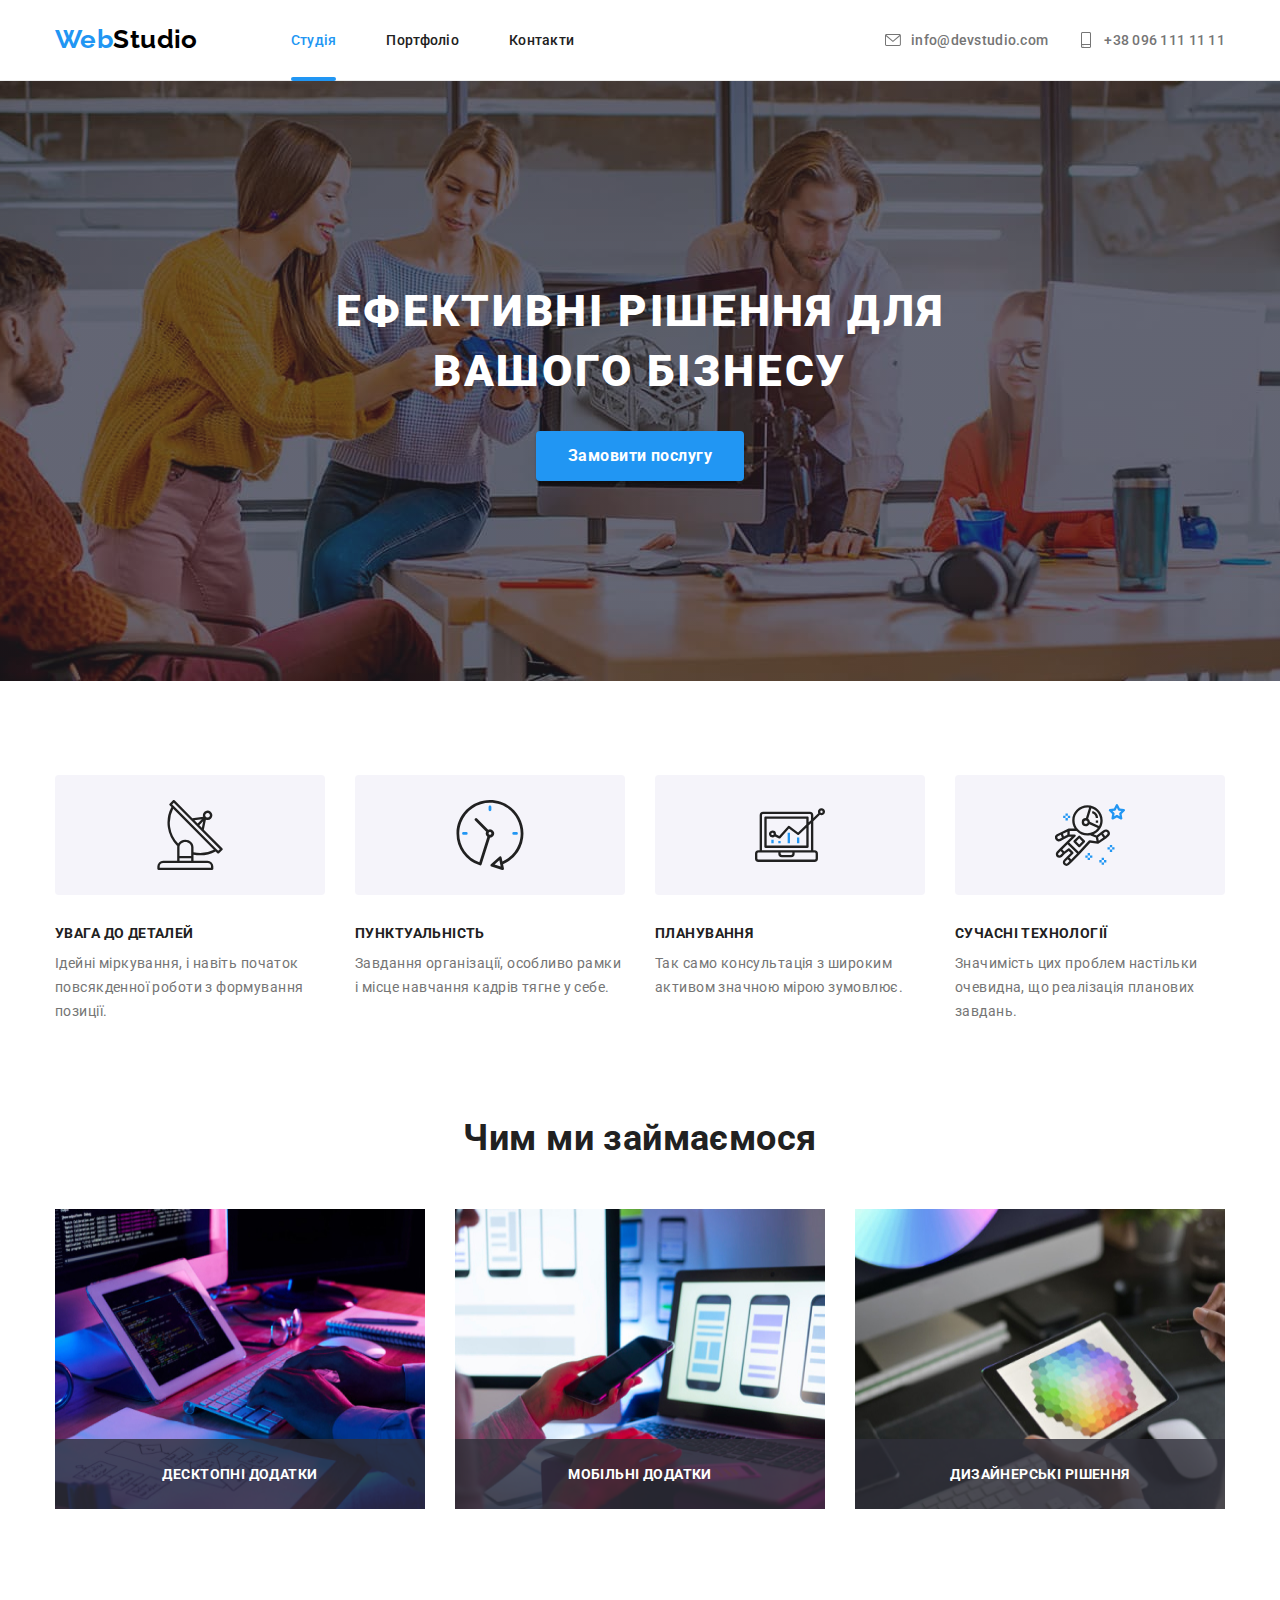
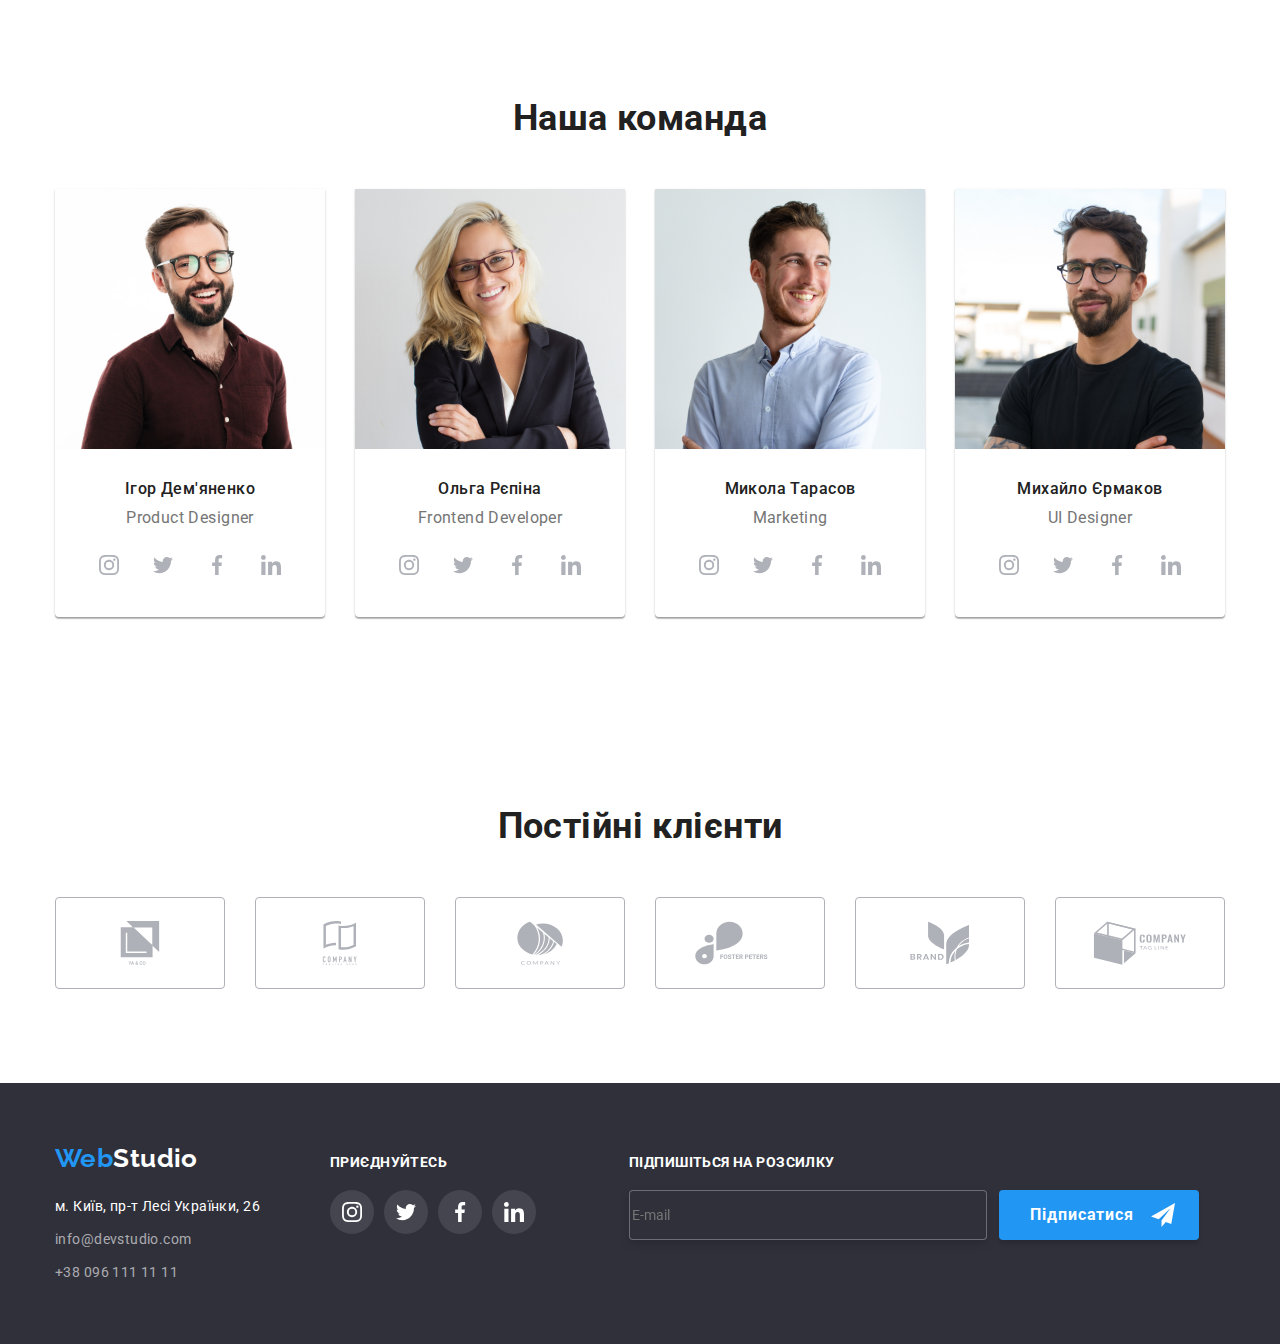
==== index.html @ 02f875fc "goit-markup-hw-06" ====
<!DOCTYPE html>
<html lang="uk">

<head>
  <meta charset="UTF-8" />
  <meta http-equiv="X-UA-Compatible" content="IE=edge" />
  <meta name="viewport" content="width=device-width, initial-scale=1.0" />
  <title>WebStudio</title>
  <link rel="stylesheet" href="https://cdn.jsdelivr.net/npm/modern-normalize@1.1.0/modern-normalize.min.css" />
  <link rel="preconnect" href="https://fonts.googleapis.com" />
  <link rel="preconnect" href="https://fonts.gstatic.com" crossorigin />
  <link
    href="https://fonts.googleapis.com/css2?family=Raleway:wght@700&family=Roboto:ital,wght@0,400;0,500;0,900;1,700&display=swap"
    rel="stylesheet" />
  <link rel="stylesheet" href="./css/styles.css" />
</head>

<body>
  <header class="header">
    <div class="container cap">
      <nav class="header-nav">
        <a class="header-logo" href="./index.html"><span class="header-logo logo">Web</span>Studio</a>

        <ul class="header-nav list">
          <li class="item">
            <a class="header-nav linc-current" href="./index.html">Студія </a>
          </li>
          <li class="item">
            <a class="header-nav linc" href="./portfolio.html">Портфоліо</a>
          </li>
          <li class="item">
            <a class="header-nav linc" href="">Контакти</a>
          </li>
        </ul>
      </nav>

      <ul class="connections list">
        <li class="connections linc">
          <a class="header-email" href="mailto:info@devstudio.com">
            <svg class="svg-cap">
              <use href="./images/icons.svg/symbol-defs.svg#icon-email"></use>
            </svg>info@devstudio.com
          </a>
        </li>
        <li class="connections tel">
          <a class="header-tel" href="tel:+380961111111">
            <svg class="svg-cap">
              <use href="./images/icons.svg/symbol-defs.svg#icon-tel"></use>
            </svg>
            +38 096 111 11 11
          </a>
        </li>
      </ul>
    </div>
  </header>
  <main>
    <!--hero section-->
    <section class="hero">
      <div class="section hero">
        <h1 class="section-hero title">
          Ефективні рішення для вашого бізнесу
        </h1>
        <button class="section-hero button" type="button" data-modal-open>
          Замовити послугу
        </button>

        <div class="backdrop is-hidden" data-modal>
          <div class="modal">
            <div class="entrance">
              <button class="div-entrance" data-modal-close>
                <svg xmlns="http://www.w3.org/2000/svg" width="11" height="11" fill="none">
                  <path fill="#000"
                    d="M11 1.108 9.892 0 5.5 4.392 1.108 0 0 1.108 4.392 5.5 0 9.892 1.108 11 5.5 6.608 9.892 11 11 9.892 6.608 5.5 11 1.108Z" />
                </svg>
              </button>
            </div>

            <p class="form-text">Залиште свої дані, ми вам передзвонимо</p>

            <form class="form">
              <div class="form-field">
                <label for="name">Ім'я</label>
                <input type="text" name="name" id="name" />

                <div class="form-svg">
                  <svg>
                    <use width="12px" height="12px" href="./images/icons.svg/symbol-defs-svg.svg#icon-name"></use>
                  </svg>
                </div>
              </div>

              <div class="form-field">
                <label for="tel">Телефон</label>
                <input type="tel" name="tel" id="tel" />
                <div class="form-svg">
                  <svg>
                    <use width="12px" height="12px" href="./images/icons.svg/symbol-defs-svg.svg#icon-tel-svg"></use>
                  </svg>
                </div>
              </div>

              <div class="form-field">
                <label for="mail" class="form-label">Пошта</label>
                <input class="form-input" type="email" name="email" id="mail" />
                <div class="form-svg">
                  <svg>
                    <use width="12px" height="12px" href="./images/icons.svg/symbol-defs-svg.svg#icon-email-svg"></use>
                  </svg>
                </div>
              </div>

              <div class="form-coment">
                <label for="coment">Коментар</label>
                <textarea name="coment" id="coment" rows="10"> </textarea>
              </div>

              <div class="form-checkbox">
                <input type="checkbox" name="policy" id="policy" />
                <label for="policy">Погоджуюся з розсилкою та приймаю
                  <span>
                    <a href="" class="for">Умови договору</a>
                  </span>
                </label>
              </div>

              <button type="submit" class="button-form">Відправити</button>
            </form>
          </div>
        </div>
      </div>
    </section>

    <!--benefits-->
    <section class="section benefits">
      <div class="container">
        <h2 class="hidden-header">переваги</h2>
        <ul class="section-benefits list">
          <li class="section-benefits linc warning">
            <h3 class="section-benefits title">УВАГА ДО ДЕТАЛЕЙ</h3>
            <p class="section-benefits text">
              Ідейні міркування, і навіть початок повсякденної роботи з
              формування позиції.
            </p>
          </li>
          <li class="section-benefits linc punctuality">
            <h3 class="section-benefits title">ПУНКТУАЛЬНІСТЬ</h3>
            <p class="section-benefits text">
              Завдання організації, особливо рамки і місце навчання кадрів
              тягне у себе.
            </p>
          </li>
          <li class="section-benefits linc planning">
            <h3 class="section-benefits title">ПЛАНУВАННЯ</h3>
            <p class="section-benefits text">
              Так само консультація з широким активом значною мірою зумовлює.
            </p>
          </li>
          <li class="section-benefits linc modernity">
            <h3 class="section-benefits title">СУЧАСНІ ТЕХНОЛОГІЇ</h3>
            <p class="section-benefits text">
              Значимість цих проблем настільки очевидна, що реалізація
              планових завдань.
            </p>
          </li>
        </ul>
      </div>
    </section>
    <!--work section-->
    <section class="section">
      <div class="container">
        <h2 class="section-work title">Чим ми займаємося</h2>
        <ul class="section-work list">
          <li class="section-work linc">
            <div class="thumb-work">
              <img src="./images/work/box1.jpg" alt="десктопні додатки" width="370" height="300" />
              <p class="section-work text">десктопні додатки</p>
            </div>
          </li>
          <li class="section-work linc">
            <div class="thumb-work">
              <img src="./images/work/box2.jpg" alt="мобільні додатки" width="370" height="300" />
              <p class="section-work text">мобільні додатки</p>
            </div>
          </li>

          <li class="section-work linc">
            <div class="thumb-work">
              <img src="./images/work/box3.jpg" alt="дизайнерські рішення" width="370" height="300" />
              <p class="section-work text">дизайнерські рішення</p>
            </div>
          </li>
        </ul>
      </div>
    </section>

    <!--team section-->
    <section class="section team">
      <div class="container">
        <h2 class="section-team title">Наша команда</h2>
        <ul class="section-team list">
          <li class="section-team linc">
            <img class="team-img" src="./images/team/img.jpg" alt="Ігор Дем'яненко" width="270" height="260" />
            <h3 class="section-team heading">Ігор Дем'яненко</h3>
            <p class="section-team text">Product Designer</p>

            <ul class="list social">
              <li class="linc sicial">
                <a class="social-my" href="https://instagram.com" target="_blank" rel="noopener noferrer"
                  aria-label="instagram">
                  <svg class="social-team" height="20" width="20">
                    <use href="./images/icons.svg/symbol-defs.svg#icon-instagram"></use>
                  </svg>
                </a>
              </li>
              <li class="linc sicial">
                <a class="social-my" href="https://twitter.com" target="_blank" rel="noopener noferrer"
                  aria-label="twitter">
                  <svg class="social-team" height="20" width="20">
                    <use href="./images/icons.svg/symbol-defs.svg#icon-twitter"></use>
                  </svg>
                </a>
              </li>
              <li class="linc sicial">
                <a class="social-my" href="https://facebook.com" target="_blank" rel="noopener noferrer"
                  aria-label="facebook">
                  <svg class="social-team" height="20" width="20">
                    <use href="./images/icons.svg/symbol-defs.svg#icon-facebook"></use>
                  </svg>
                </a>
              </li>
              <li class="linc sicial">
                <a class="social-my" href="https://linkedin.com" target="_blank" rel="noopener noferrer"
                  aria-label="linkedin">
                  <svg class="social-team" width="20" height="20">
                    <use href="./images/icons.svg/symbol-defs.svg#icon-linkedin"></use>
                  </svg>
                </a>
              </li>
            </ul>
          </li>
          <li class="section-team linc hhh">
            <img class="team-img" src="./images/team/img1.jpg" alt="Ольга Рєпіна" width="270" height="260" />
            <h3 class="section-team heading">Ольга Рєпіна</h3>
            <p class="section-team text">Frontend Developer</p>

            <ul class="list social">
              <li class="linc sicial">
                <a class="social-my" href="https://instagram.com" target="_blank" rel="noopener noferrer"
                  aria-label="instagram">
                  <svg class="social-team" height="20" width="20">
                    <use href="./images/icons.svg/symbol-defs.svg#icon-instagram"></use>
                  </svg>
                </a>
              </li>
              <li class="linc sicial">
                <a class="social-my" href="https://twitter.com" target="_blank" rel="noopener noferrer"
                  aria-label="twitter">
                  <svg class="social-team" height="20" width="20">
                    <use href="./images/icons.svg/symbol-defs.svg#icon-twitter"></use>
                  </svg>
                </a>
              </li>
              <li class="linc sicial">
                <a class="social-my" href="https://facebook.com" target="_blank" rel="noopener noferrer"
                  aria-label="facebook">
                  <svg class="social-team" height="20" width="20">
                    <use href="./images/icons.svg/symbol-defs.svg#icon-facebook"></use>
                  </svg>
                </a>
              </li>
              <li class="linc sicial">
                <a class="social-my" href="https://linkedin.com" target="_blank" rel="noopener noferrer"
                  aria-label="linkedin">
                  <svg class="social-team" width="20" height="20">
                    <use href="./images/icons.svg/symbol-defs.svg#icon-linkedin"></use>
                  </svg>
                </a>
              </li>
            </ul>
          </li>

          <li class="section-team linc">
            <img class="team-img" src="./images/team/img2.jpg" alt="Микола Тарасов" width="270" height="260" />
            <h3 class="section-team heading">Микола Тарасов</h3>
            <p class="section-team text">Marketing</p>

            <ul class="list social">
              <li class="linc sicial">
                <a class="social-my" href="https://instagram.com" target="_blank" rel="noopener noferrer"
                  aria-label="instagram">
                  <svg class="social-team" height="20" width="20">
                    <use href="./images/icons.svg/symbol-defs.svg#icon-instagram"></use>
                  </svg>
                </a>
              </li>
              <li class="linc sicial">
                <a class="social-my" href="https://twitter.com" target="_blank" rel="noopener noferrer"
                  aria-label="twitter">
                  <svg class="social-team" height="20" width="20">
                    <use href="./images/icons.svg/symbol-defs.svg#icon-twitter"></use>
                  </svg>
                </a>
              </li>
              <li class="linc sicial">
                <a class="social-my" href="https://facebook.com" target="_blank" rel="noopener noferrer"
                  aria-label="facebook">
                  <svg class="social-team" height="20" width="20">
                    <use href="./images/icons.svg/symbol-defs.svg#icon-facebook"></use>
                  </svg>
                </a>
              </li>
              <li class="linc sicial">
                <a class="social-my" href="https://linkedin.com" target="_blank" rel="noopener noferrer"
                  aria-label="linkedin">
                  <svg class="social-team" width="20" height="20">
                    <use href="./images/icons.svg/symbol-defs.svg#icon-linkedin"></use>
                  </svg>
                </a>
              </li>
            </ul>
          </li>

          <li class="section-team linc">
            <img class="team-img" src="./images/team/img3.jpg" alt="Михайло Єрмаков" width="270" height="260" />
            <h3 class="section-team heading">Михайло Єрмаков</h3>
            <p class="section-team text">UI Designer</p>

            <ul class="list social">
              <li class="linc sicial">
                <a class="social-my" href="https://instagram.com" target="_blank" rel="noopener noferrer"
                  aria-label="instagram">
                  <svg class="social-team" height="20" width="20">
                    <use href="./images/icons.svg/symbol-defs.svg#icon-instagram"></use>
                  </svg>
                </a>
              </li>
              <li class="linc sicial">
                <a class="social-my" href="https://twitter.com" target="_blank" rel="noopener noferrer"
                  aria-label="twitter">
                  <svg class="social-team" height="20" width="20">
                    <use href="./images/icons.svg/symbol-defs.svg#icon-twitter"></use>
                  </svg>
                </a>
              </li>
              <li class="linc sicial">
                <a class="social-my" href="https://facebook.com" target="_blank" rel="noopener noferrer"
                  aria-label="facebook">
                  <svg class="social-team" height="20" width="20">
                    <use href="./images/icons.svg/symbol-defs.svg#icon-facebook"></use>
                  </svg>
                </a>
              </li>
              <li class="linc sicial">
                <a class="social-my" href="https://linkedin.com" target="_blank" rel="noopener noferrer"
                  aria-label="linkedin">
                  <svg class="social-team" width="20" height="20">
                    <use href="./images/icons.svg/symbol-defs.svg#icon-linkedin"></use>
                  </svg>
                </a>
              </li>
            </ul>
          </li>
        </ul>
      </div>
    </section>
    <!-- regular customers -->

    <section class="section">
      <div class="container">
        <h2 class="section-team title">Постійні клієнти</h2>
        <ul class="list regular">
          <li class="linc regular">
            <a class="linc-regular" href="">
              <svg class="regular-svg" width="94" height="44">
                <use href="./images/icons.svg/symbol-defs.svg#icon-group"></use>
              </svg>
            </a>
          </li>
          <li class="linc regular">
            <a class="linc-regular" href="">
              <svg class="regular-svg" width="94" height="44">
                <use href="./images/icons.svg/symbol-defs.svg#icon-group1"></use>
              </svg>
            </a>
          </li>
          <li class="linc regular">
            <a class="linc-regular" href="">
              <svg class="regular-svg" width="94" height="44">
                <use href="./images/icons.svg/symbol-defs.svg#icon-group-2"></use>
              </svg>
            </a>
          </li>
          <li class="linc regular">
            <a class="linc-regular" href="">
              <svg class="regular-svg" width="94" height="44">
                <use href="./images/icons.svg/symbol-defs.svg#icon-group-3"></use>
              </svg>
            </a>
          </li>
          <li class="linc regular">
            <a class="linc-regular" href="">
              <svg class="regular-svg" width="94" height="44">
                <use href="./images/icons.svg/symbol-defs.svg#icon-group-4"></use>
              </svg>
            </a>
          </li>
          <li class="linc regular">
            <a class="linc-regular" href="">
              <svg class="regular-svg" width="94" height="44">
                <use href="./images/icons.svg/symbol-defs.svg#icon-group-5"></use>
              </svg>
            </a>
          </li>
        </ul>
      </div>
    </section>
  </main>

  <footer class="footer">
    <div class="container footer-address">
      <div class="in-touch">
        <a class="footer-logo" href="./index.html"><span class="footer-logo logo">Web</span>Studio</a>

        <address class="footer-address">
          <ul class="footer-address list">
            <li class="footer-address linc">
              <a class="footer-address more"
                href="https://www.google.com/maps/place/бульвар+Лесі+Українки,+26,+Київ,+02000/@50.4265841,30.5361971,17z/data=!3m1!4b1!4m5!3m4!1s0x40d4cf0e033ecbe9:0x57a4dffefec77da0!8m2!3d50.4265807!4d30.5383858"
                target="_blank" rel="noopener noreferrer">м. Київ, пр-т Лесі Українки, 26</a>
            </li>
            <li class="footer-address linc">
              <a class="footer-email email" href="mailto:info@devstudio.com">info@devstudio.com</a>
            </li>
            <li class="footer-address linc">
              <a class="footer-tel tel" href="tel:+380961111111">+38 096 111 11 11</a>
            </li>
          </ul>
        </address>
      </div>

      <!--join-->

      <div class="div-join">
        <h2 class="title-join">приєднуйтесь</h2>
        <ul class="list join-our">
          <li class="social-linc">
            <a class="social-our" href="https://instagram.com" target="_blank" rel="noopener noferrer">
              <svg class="social-join" width="20" height="20">
                <use href="./images/icons.svg/symbol-defs.svg#icon-instagram"></use>
              </svg>
            </a>
          </li>
          <li class="social-linc">
            <a class="social-our" href="https://instagram.com" target="_blank" rel="noopener noferrer">
              <svg class="social-join" width="20" height="20">
                <use href="./images/icons.svg/symbol-defs.svg#icon-twitter"></use>
              </svg>
            </a>
          </li>
          <li class="social-linc">
            <a class="social-our" href="https://instagram.com" target="_blank" rel="noopener noferrer">
              <svg class="social-join" width="20" height="20">
                <use href="./images/icons.svg/symbol-defs.svg#icon-facebook"></use>
              </svg>
            </a>
          </li>
          <li class="social-linc">
            <a class="social-our" href="https://instagram.com" target="_blank" rel="noopener noferrer">
              <svg class="social-join" width="20" height="20">
                <use href="./images/icons.svg/symbol-defs.svg#icon-linkedin"></use>
              </svg>
            </a>
          </li>
        </ul>
      </div>

      <div>
        <h2 class="title-join">Підпишіться на розсилку</h2>

        <form>
          <div class="form-footer">
            <input type="email" name="email" id="email" placeholder="E-mail" />

            <button type="submit">Підписатися</button>
            <div class="form-footre-button">
              <svg class="form-footre-svg" width="24px" height="24px">
                <use href="./images/icons.svg/symbol.svg#icon-icon-send"></use>
              </svg>
            </div>
          </div>
        </form>
      </div>
    </div>
  </footer>

  <script src="./js/modal.js"></script>
</body>

</html>
---- css/styles.css ----
:root {
  --primary-text-color: #757575;
  --titel-text-color: #212121;
  --accent-text-color: #2196f3;
  --hero-text-color: #ffffff;
  --logo-text-color: #000000;
  --accent-bgr-color: #f5f4fa;
  --hero-bgr-color: #2f303a;
}

body {
  font-family: Montserrat, sans-serif;
  font-family: "Roboto";
  color: var(--primary-text-color);
  font-size: 14px;
  letter-spacing: 0.03em;
  margin: 0;
}

img {
  display: block;
}

.list {
  margin-top: 0;
  margin-bottom: 0;
  list-style: none;
}

h1,
h2,
h3,
h4,
h5,
h6,
p {
  margin-top: 0px;
  margin-bottom: 0px;
}

ul {
  padding-left: 0px;
}

.section {
  padding: 94px 0;
}

.container {
  margin-left: auto;
  margin-right: auto;
  width: 1200px;
  padding: 0 15px;
}

.hidden-header {
  height: 0;
  opacity: 0;
}


/*-------------------HEADER------------------------ */

/* logo */
header {
  border-bottom: 1px solid #ECECEC;
}

.cap {


  display: flex;
  align-items: center;
}

.header-nav {
  display: flex;
}


.header-logo {
  padding-top: 24px;
  padding-bottom: 25px;

  color: var(--logo-text-color);

  font-family: "Raleway";
  font-weight: 700;
  font-size: 26px;
  line-height: calc(31 / 26);
  text-decoration: none;

  transition-property: color;
  transition-duration: 250ms;
  transition-timing-function: cubic-bezier(0.4, 0, 0.2, 1);
}

.header-logo:hover,
.header-logo:focus {
  color: var(--accent-text-color);
}

.header-logo.logo {
  color: var(--accent-text-color);
}

.container-logo {
  margin-right: 93px;
}

/* nav linc */

.header-nav.list {
  margin-left: 93px;
}

.header-nav.linc {
  padding-top: 32px;
  padding-bottom: 32px;

  color: var(--titel-text-color);

  text-decoration: none;
  font-weight: 500;
  line-height: calc(16 / 14);
  letter-spacing: 0.02em;


  transition-property: color;
  transition-duration: 250ms;
  transition-timing-function: cubic-bezier(0.4, 0, 0.2, 1);
}

.header-nav:hover,
.header-nav:focus {
  color: #2196f3;
}

.header-nav.list .item:not(:last-child) {
  margin-right: 50px;
}


.header-nav.linc-current {
  position: relative;
  padding-top: 32px;
  padding-bottom: 29px;

  color: var(--accent-text-color);

  font-weight: 500;
  line-height: calc(16 / 14);
  letter-spacing: 0.02em;
  text-decoration: none;
}

.header-nav.linc-current::after {
  content: '';
  position: absolute;
  top: 100%;
  left: 0;
  width: 100%;
  height: 4px;

  background: var(--accent-text-color);
  border-radius: 2px;
}


/* email tel */
.connections.list {
  margin-left: auto;
  display: flex;
  align-items: center;
}

.connections.linc {
  margin-right: 30px;
}

.svg-cap {
  height: 16px;
  width: 16px;
  margin-right: 10px;

}



.header-email {
  display: flex;
  align-items: center;
  padding-top: 32px;
  padding-bottom: 32px;

  fill: var(--primary-text-color);
  color: var(--primary-text-color);

  text-decoration: none;
  font-weight: 500;
  line-height: calc(16 / 14);
  letter-spacing: 0.02em;

  transition-property: color, fill;
  transition-duration: 250ms;
  transition-timing-function: cubic-bezier(0.4, 0, 0.2, 1);
}

.header-tel {
  display: flex;
  align-items: center;
  padding-top: 32px;
  padding-bottom: 32px;

  color: var(--primary-text-color);

  fill: var(--primary-text-color);

  text-decoration: none;
  font-weight: 500;
  line-height: calc(16 / 14);
  letter-spacing: 0.02em;

  transition-property: color, fill;
  transition-duration: 250ms;
  transition-timing-function: cubic-bezier(0.4, 0, 0.2, 1);
}

.header-email:hover,
.header-email:focus,
.header-tel:hover,
.header-tel:focus {
  color: var(--accent-text-color);
  fill: var(--accent-text-color);
}











/*--------------------MAIN------------------------- */
/* -------hero------- */

.hero {
  text-align: center;
}

.section.hero {
  max-width: 1600px;
  height: 600px;
  padding-top: 200px;
  padding-bottom: 200px;
  background-color: var(--hero-bgr-color);
  margin-left: auto;
  margin-right: auto;
  background-image: linear-gradient(to right,
      rgba(47, 48, 58, 0.4),
      rgba(47, 48, 58, 0.4)), url(../images/hero/Img.jpg);
  background-repeat: no-repeat;
  background-position: center;
}

.section-hero.title {
  margin-left: auto;
  margin-right: auto;
  margin-bottom: 30px;
  width: 696px;

  color: var(--hero-text-color);
  font-weight: 900;
  font-size: 44px;
  line-height: calc(60 / 44);
  letter-spacing: 0.06em;
  text-transform: uppercase;
}


.backdrop {
  position: fixed;
  top: 0;
  left: 0;

  width: 100%;
  height: 100%;
  z-index: 2;

  background-color: rgba(0, 0, 0, 0.2);
  opacity: 1;
  transition-duration: background-color;
  transition-duration: 250ms;
  transition-timing-function: cubic-bezier(0.4, 0, 0.2, 1);
}


.backdrop.is-hidden {
  opacity: 0;
  pointer-events: none;
}

.backdrop.is-hidden .modal {
  transform: translate(-50%, -50%) scale(0.9);
}

.modal {
  position: absolute;


  top: 50%;
  left: 50%;

  min-height: 581px;
  min-width: 528px;

  transform: translate(-50%, -50%) scale(1);
  transition: transform 500ms cubic-bezier(0.4, 0, 0.2, 1);

  background-color: var(--hero-text-color);
  box-shadow: 0px 1px 3px rgba(0, 0, 0, 0.12), 0px 1px 1px rgba(0, 0, 0, 0.14), 0px 2px 1px rgba(0, 0, 0, 0.2);
  border-radius: 4px;
}

.entrance {
  display: flex;
  flex-direction: row-reverse;
  padding-top: 8px;
  padding-right: 8px;

}

.div-entrance {
  display: flex;
  background-position: center;
  justify-content: center;
  align-items: center;

  height: 30px;
  width: 30px;

  background-color: var(--hero-text-color);
  border: 1px solid rgba(0, 0, 0, 0.1);
  border-radius: 50%;
}

.form-text {
  margin-bottom: 12px;




  font-family: 'Roboto';
  font-weight: 700;
  font-size: 20px;
  line-height: calc(23 / 20);
  text-align: center;
  letter-spacing: 0.03em;
  color: var(--titel-text-color);
}

.form {
  width: 448px;
  margin-left: auto;
  margin-right: auto;
}

.form-field {
  position: relative;
  display: flex;
  align-items: flex-start;
  flex-direction: column;
  margin-bottom: 10px;
}

.form-field label {
  padding-bottom: 4px;
}

.form-field input {

  display: flex;
  margin: 0;
  padding: 0px;
  width: 448px;
  height: 40px;
  font-size: 20px;

  border: 1px solid rgba(33, 33, 33, 0.2);
  border-radius: 4px;
}

.form-coment textarea {
  width: 448px;
  height: 120px;
  margin-bottom: 20px;
  border: 1px solid rgba(33, 33, 33, 0.2);
  border-radius: 4px;
}

.form-coment label {
  display: flex;
  padding-bottom: 4px;
}

textarea {
  resize: none;
}

.form-checkbox {
  margin-bottom: 30px;
}

.form-checkbox label {
  font-family: 'Roboto';
  font-weight: 400;
  font-size: 14px;
  line-height: calc(24 / 14);
  letter-spacing: 0.03em;
  color: var(--primary-text-color);
}

.for {
  line-height: calc(24 / 14);
  letter-spacing: 0.03em;
  text-decoration-line: underline;

  color: var(--accent-text-color);
}

.button-form {
  width: 200px;
  height: 50px;


  font-family: 'Roboto';
  font-weight: 700;
  font-size: 16px;
  line-height: calc(30 / 16);



  letter-spacing: 0.06em;

  color: var(--hero-text-color);


  background: var(--accent-text-color);
  box-shadow: 0px 4px 4px rgba(0, 0, 0, 0.15);
  border-radius: 4px;
}



.form-svg {
  position: absolute;
  top: 34px;
  left: 12px;
  fill: var(--titel-text-color);
}


/* button */
.section-hero.button {
  padding: 10px 32px;
  border-radius: 4px;

  background-color: var(--accent-text-color);
  color: var(--hero-text-color);
  font-family: "Roboto";
  font-weight: 700;
  font-size: 16px;
  line-height: calc(30 / 16);

  transition-property: color, background-color;
  transition-duration: 250ms;
  transition-timing-function: cubic-bezier(0.4, 0, 0.2, 1);
}

.section-hero.button:hover,
.section-hero.button:focus {
  background-color: var(--accent-bgr-color);
  color: #000000;
}

/* -----benefits------ */
.benefits {
  padding-bottom: 0;
}

.section-benefits.list {
  display: flex;
  flex-wrap: wrap;
}

.section-benefits.linc {
  margin-right: 30px;
  width: 270px;
}

.section-benefits.linc:last-child {
  margin-right: 0px;
}



.section-benefits.linc::before {
  display: block;
  content: '';
  height: 120px;
  background-repeat: no-repeat;
  background-position: center;
  background-color: var(--accent-bgr-color);
  border-radius: 4px;
  margin-bottom: 30px;
}

.section-benefits.linc.warning::before {
  background-image: url(../images/benefits/1.svg);
}

.section-benefits.linc.punctuality::before {
  background-image: url(../images/benefits/2.svg);
}

.section-benefits.linc.planning::before {
  background-image: url(../images/benefits/3.svg);
}

.section-benefits.linc.modernity::before {
  background-image: url(../images/benefits/4.svg);
}

.section-benefits.title {
  margin-bottom: 10px;
  color: var(--titel-text-color);
  font-weight: 700;
  font-size: 14px;
  line-height: calc(16 / 14);
  text-transform: uppercase;
}

.section-benefits.linc:last-child {
  margin-right: 0px;
}

.section-benefits.text {
  font-size: 14px;
  line-height: calc(24 / 14);
}

/* --------work------- */

.section-work.list {
  display: flex;
  flex-wrap: wrap;
}

.section-work.linc {
  margin-right: 30px;
  display: block;
}

.section-work.linc:nth-child(3n) {
  margin-right: 0;
}

.section-work.linc:nth-last-child(-n + 3) {
  margin-bottom: 0;
}

.section-work.title {
  margin-bottom: 50px;
  color: var(--titel-text-color);
  font-size: 36px;
  line-height: calc(42 / 36);
  text-align: center;
}

.section-work .list {
  display: inline-flex;
}

.thumb-work {
  position: relative;
}

.thumb-work::before {
  position: absolute;
  content: '';
  bottom: 0;
  left: 0;
  width: 370px;
  height: 70px;
  background-color: rgba(47, 48, 58, 0.8);

}

.section-work.text {
  position: absolute;

  left: 90px;
  right: 90px;
  bottom: 27px;



  font-family: 'Roboto';
  font-weight: 700;
  font-size: 14px;
  line-height: calc(16 / 14);
  text-align: center;
  letter-spacing: 0.03em;
  text-transform: uppercase;

  color: var(--hero-text-color);


}







/* -------team-------- */

.social {
  display: flex;
  padding-bottom: 30px;

}

.linc.sicial {
  margin-right: 10px;
}

.linc.sicial:last-child {
  margin-right: 0px;
}

.social-my {
  display: flex;
  justify-content: center;
  align-items: center;
  width: 44px;
  height: 44px;
  border-radius: 50%;

  transition-property: background-color;
  transition-duration: 250ms;
  transition-timing-function: cubic-bezier(0.4, 0, 0.2, 1);
}

.social-team {
  fill: #AFB1B8;
  transition-property: fill;
  transition-duration: 250ms;
  transition-timing-function: cubic-bezier(0.4, 0, 0.2, 1);
}

.social-my:hover .social-team,
.social-my:focus .social-team {
  fill: var(--hero-text-color);
}

.social-my:hover,
.social-my:focus {
  background-color: var(--accent-text-color);



}


.section-team.list {
  display: flex;
}


.section-team.linc {
  display: flex;
  flex-direction: column;
  align-items: center;


  width: 270px;
  margin-right: 30px;
  background-color: var(--hero-text-color);


  box-shadow: 0px 1px 3px rgba(0, 0, 0, 0.12), 0px 1px 1px rgba(0, 0, 0, 0.14), 0px 2px 1px rgba(0, 0, 0, 0.2);
  border-radius: 0px 0px 4px 4px;
}

.section-team.linc:nth-child(4n) {
  margin-right: 0px;
}

.section-team.title {

  margin-bottom: 50px;
  color: var(--titel-text-color);
  font-size: 36px;
  line-height: calc(42 / 36);
  text-align: center;
}

.team-img {
  margin-bottom: 30px;
}

.section-team.img {
  margin-bottom: 30px;
}

.section-team.heading {

  margin-bottom: 10px;
  color: var(--titel-text-color);
  font-weight: 500;
  font-size: 16px;
  line-height: calc(19 / 16);
}

.section-team.text {
  display: flex;
  margin-bottom: 16px;
  font-size: 16px;
  line-height: calc(19 / 16);
}

/* regular customers */
.list.regular {
  display: flex;
  justify-content: center;
}

.linc.regular {
  margin-right: 30px;
}

.linc.regular:last-child {
  margin-right: 0px;
}

.regular-svg {
  fill: #AFB1B8;

  transition-property: fill;
  transition-duration: 250ms;
  transition-timing-function: cubic-bezier(0.4, 0, 0.2, 1);
}

.linc-regular {
  display: flex;
  justify-content: center;
  align-items: center;
  width: 170px;
  height: 92px;
  border: 1px solid #AFB1B8;
  border-radius: 4px;

  transition-property: border;
  transition-duration: 250ms;
  transition-timing-function: cubic-bezier(0.4, 0, 0.2, 1);
}


.linc-regular:hover,
.linc-regular:focus {
  border: 1px solid var(--accent-text-color);
}


.linc-regular:hover .regular-svg,
.linc-regular:focus .regular-svg {
  fill: var(--accent-text-color);
}





/* ---------------------FOOTER------------------- */

.footer-address {
  display: flex;
  align-items: baseline;
}

.in-touch {
  display: flex;
  flex-direction: column;
}

.footer-address.list {
  flex-direction: column;
}


.footer-address.linc {
  margin-bottom: 9px;
}

.footer-address.linc:last-child {
  margin-bottom: 0px;
}

.footer {
  display: flex;
  background-color: var(--hero-bgr-color);
  padding-left: 15px;
  padding-right: 15px;
  padding-top: 60px;
  padding-bottom: 60px;
}

.in-touch {
  margin-right: 70px;
}

.footer-logo {
  margin-bottom: 20px;

  color: var(--hero-text-color);
  font-family: "Raleway";
  font-weight: 700;
  font-size: 26px;
  line-height: calc(31 / 26);
  text-decoration: none;

  transition-property: color;
  transition-duration: 250ms;
  transition-timing-function: cubic-bezier(0.4, 0, 0.2, 1);
}

.footer-logo.logo {
  color: var(--accent-text-color);
}

.footer-logo:hover,
.footer-logo:focus {
  color: var(--accent-text-color);
}

.footer-address.more {
  color: var(--hero-text-color);
  font-style: normal;
  text-decoration: none;
  line-height: calc(24 / 14);

  transition-property: color;
  transition-duration: 250ms;
  transition-timing-function: cubic-bezier(0.4, 0, 0.2, 1);
}

.footer-address.more:hover,
.footer-address.more:focus {
  color: var(--accent-text-color);
}

.footer-email.email {
  color: rgba(255, 255, 255, 0.6);
  font-style: normal;
  line-height: calc(24 / 14);
  text-decoration: none;

  transition-property: color;
  transition-duration: 250ms;
  transition-timing-function: cubic-bezier(0.4, 0, 0.2, 1);
}

.footer-tel.tel {
  color: rgba(255, 255, 255, 0.6);
  font-style: normal;
  line-height: calc(24 / 14);
  text-decoration: none;

  transition-property: color;
  transition-duration: 250ms;
  transition-timing-function: cubic-bezier(0.4, 0, 0.2, 1);
}

.footer-email.email:hover,
.footer-email.email:focus {
  color: var(--accent-text-color);
}

.footer-tel.tel:hover,
.footer-tel.tel:focus {
  color: var(--accent-text-color);
}

/* join */
.div-join {
  margin-right: 93px;
}

.title-join {
  align-items: baseline;
  margin-bottom: 20px;

  font-family: 'Roboto';
  font-weight: 700;
  font-size: 14px;
  line-height: calc(16 / 14);
  letter-spacing: 0.03em;
  text-transform: uppercase;

  color: var(--hero-text-color);
}

.list.join-our {
  display: flex;
}

.social-linc {
  margin-right: 10px;
}

.social-linc:last-child {
  margin-right: 0px;
}

.social-our {
  display: flex;
  justify-content: center;
  align-items: center;
  width: 44px;
  height: 44px;
  border-radius: 50%;
  background-color: rgba(255, 255, 255, 0.1);

  transition-property: background-color;
  transition-duration: 250ms;
  transition-timing-function: cubic-bezier(0.4, 0, 0.2, 1);
}

.social-join {
  fill: var(--hero-text-color);
}

.social-our:hover,
.social-our:focus {
  background-color: var(--accent-text-color)
}


.form-footer {
  position: relative;
  display: flex;
}

.form-footer input {
  width: 358px;
  height: 50px;
  margin-right: 12px;
  background-color: var(--hero-bgr-color);



  border: 1px solid rgba(255, 255, 255, 0.3);
  filter: drop-shadow(0px 4px 4px rgba(0, 0, 0, 0.15));
  border-radius: 4px;
}





.form-footer input [placeholder='E-mail'] {
  padding-left: 16px;
}





.form-footer button {
  width: 200px;
  height: 50px;
  padding: 10px 62px 10px 28px;
  background: var(--accent-text-color);
  box-shadow: 0px 4px 4px rgba(0, 0, 0, 0.15);
  border-radius: 4px;

  font-family: 'Roboto';
  font-weight: 700;
  font-size: 16px;
  line-height: calc(30 / 16);
  letter-spacing: 0.06em;
  color: var(--hero-text-color);
}


.form-footre-svg {
  position: absolute;
  top: 13px;
  right: 24px;
  fill: var(--hero-text-color);
}


/* ----------------------PORTFOLIO------------------- */
button {
  background-color: var(--accent-bgr-color);
  color: var(--titel-text-color);
  font-family: "Roboto";
  letter-spacing: 0.03em;
  padding: 0;
  border: 0;

  transition-property: background-color, color;
  transition-duration: 250ms;
  transition-timing-function: cubic-bezier(0.4, 0, 0.2, 1);

}


button:hover,
button:focus {
  background-color: var(--accent-text-color);
  color: var(--hero-text-color);
  cursor: pointer;
  font-family: "Roboto";
  letter-spacing: 0.03em;
}

.button {
  font-family: 'Roboto';
  font-weight: 500;
  font-size: 16px;
  line-height: calc(26 / 16);
  text-align: center;
  padding: 6px 22px;

  box-shadow: 0px 3px 1px rgba(0, 0, 0, 0.1), 0px 1px 2px rgba(0, 0, 0, 0.08), 0px 2px 2px rgba(0, 0, 0, 0.12);
  border-radius: 4px;
}

.section-breadcrumbs.list {
  display: flex;
  justify-content: center;
}

.section-breadcrumbs.linc {
  margin-right: 8px;
  margin-bottom: 50px;
}

.section-breadcrumbs.linc:last-child {
  margin-right: 0px;
}

.section-filter.list {
  display: flex;
  flex-wrap: wrap;
}


.section-filter.linc {
  width: 370px;
  margin-right: 30px;
  margin-bottom: 30px;
}

.section-filter.linc:nth-child(3n) {
  margin-right: 0px;
}


.section-filter.linc:nth-last-child(-n + 3) {
  margin-bottom: 0px;
}





.thumb {
  position: relative;
  overflow: hidden;
}


.thumb-text {
  display: flex;
  font-size: 18px;
  line-height: calc(28 / 18);


  position: absolute;
  padding-top: 63px;
  padding-right: 24px;
  padding-bottom: 63px;
  padding-left: 24px;
  color: var(--hero-text-color);
}

.overlay {
  position: absolute;
  top: 0;
  left: 0;
  width: 100%;
  height: 100%;
  background-color: rgba(33, 150, 243, 0.9);

  transform: translateY(100%);
  transition-duration: 250ms;
  transition-timing-function: cubic-bezier(0.4, 0, 0.2, 1);
}

.delete:hover .overlay {
  transform: translateY(0);
  opacity: 1;
}

.delete:hover .thumb-text {
  opacity: 1;
  transform: translateY(0);
}

.delete {
  text-decoration: none;
}













.section-filter.title {
  margin-bottom: 4px;
  color: var(--titel-text-color);
  font-size: 18px;
  line-height: calc(36 / 18);
  letter-spacing: 0.06em;
}

.section-filter.linc {
  font-size: 16px;
  line-height: calc(30 / 16);
}

.section-filter.text {
  color: var(--primary-text-color);
  font-size: 16px;
  line-height: calc(30 / 16);

}

.img {
  display: block;
}

.title-text {
  padding: 24px 20px;
  border: 1px solid #EEEEEE;
  border-top: 0;

}

.delete {
  display: block;
}

.delete:hover,
.delete:focus {
  box-shadow: 0px 1px 1px rgba(0, 0, 0, 0.12), 0px 4px 4px rgba(0, 0, 0, 0.06), 1px 4px 6px rgba(0, 0, 0, 0.16);
}
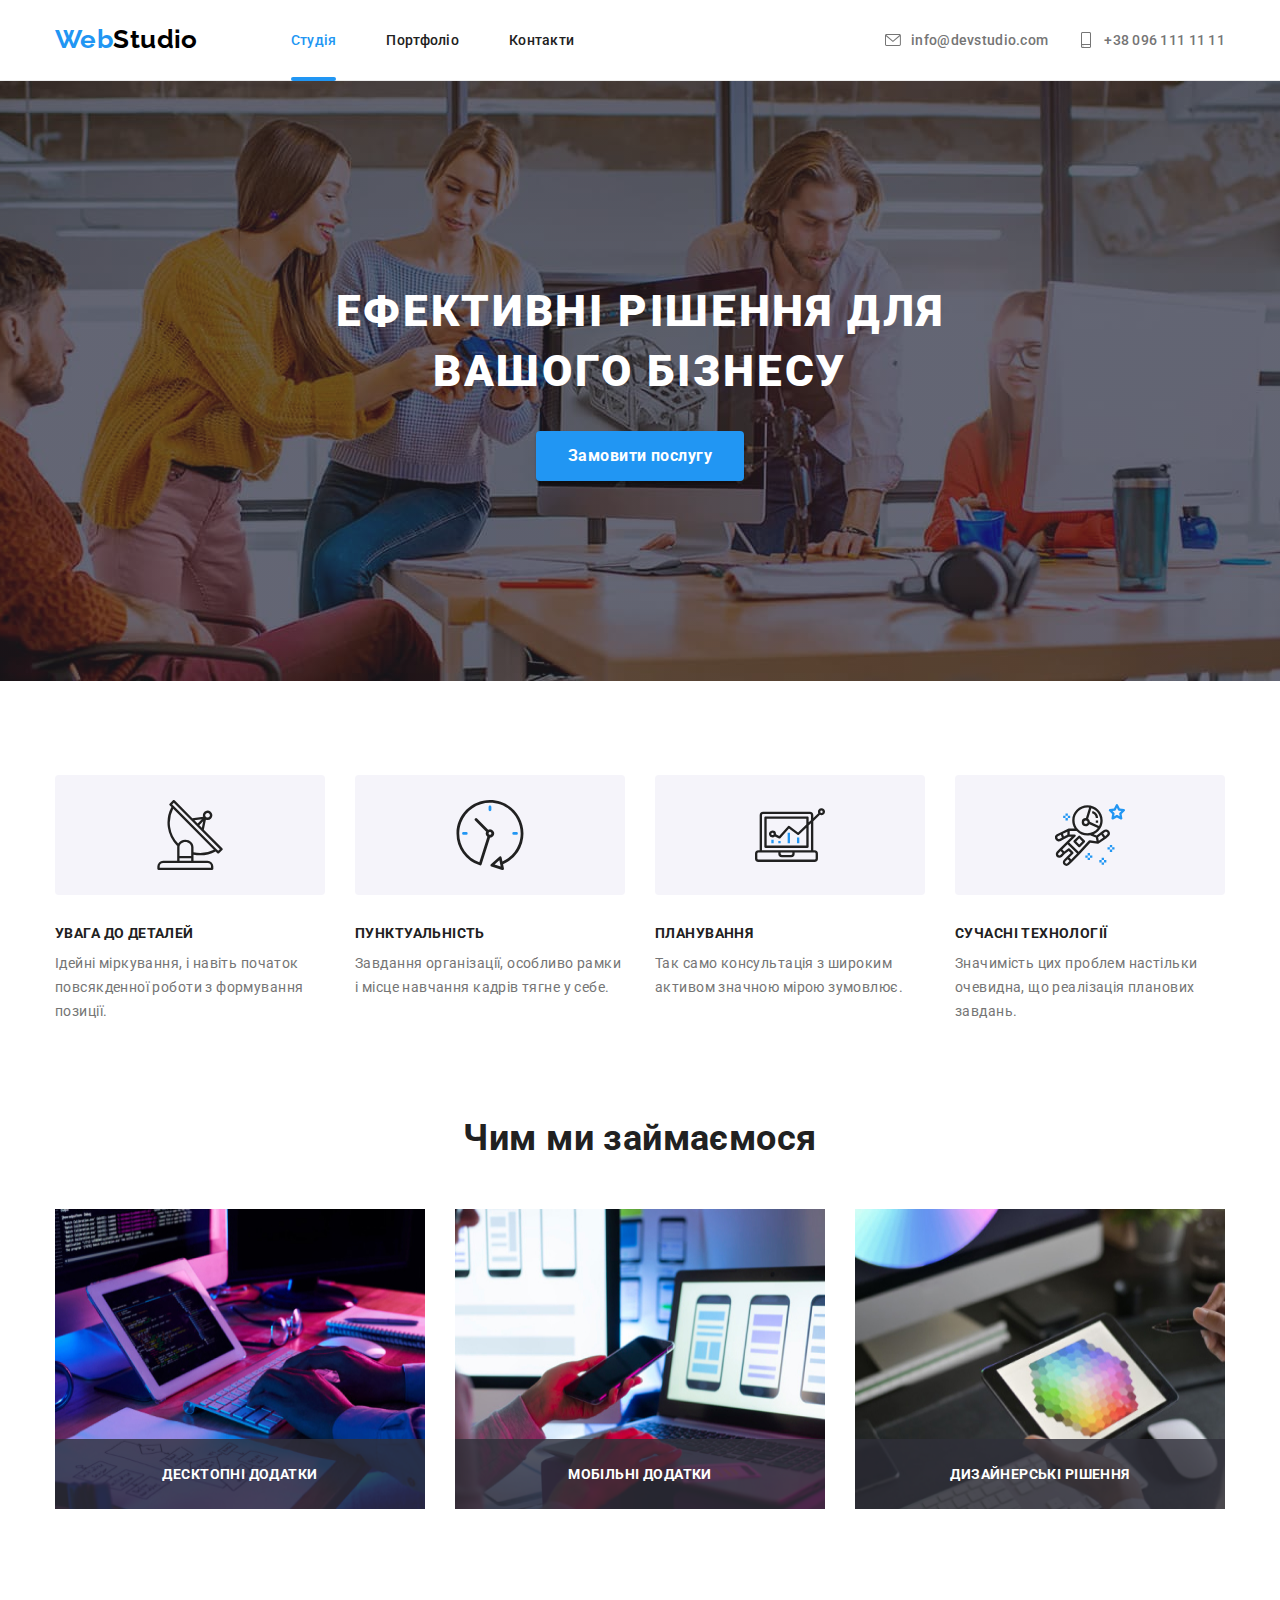
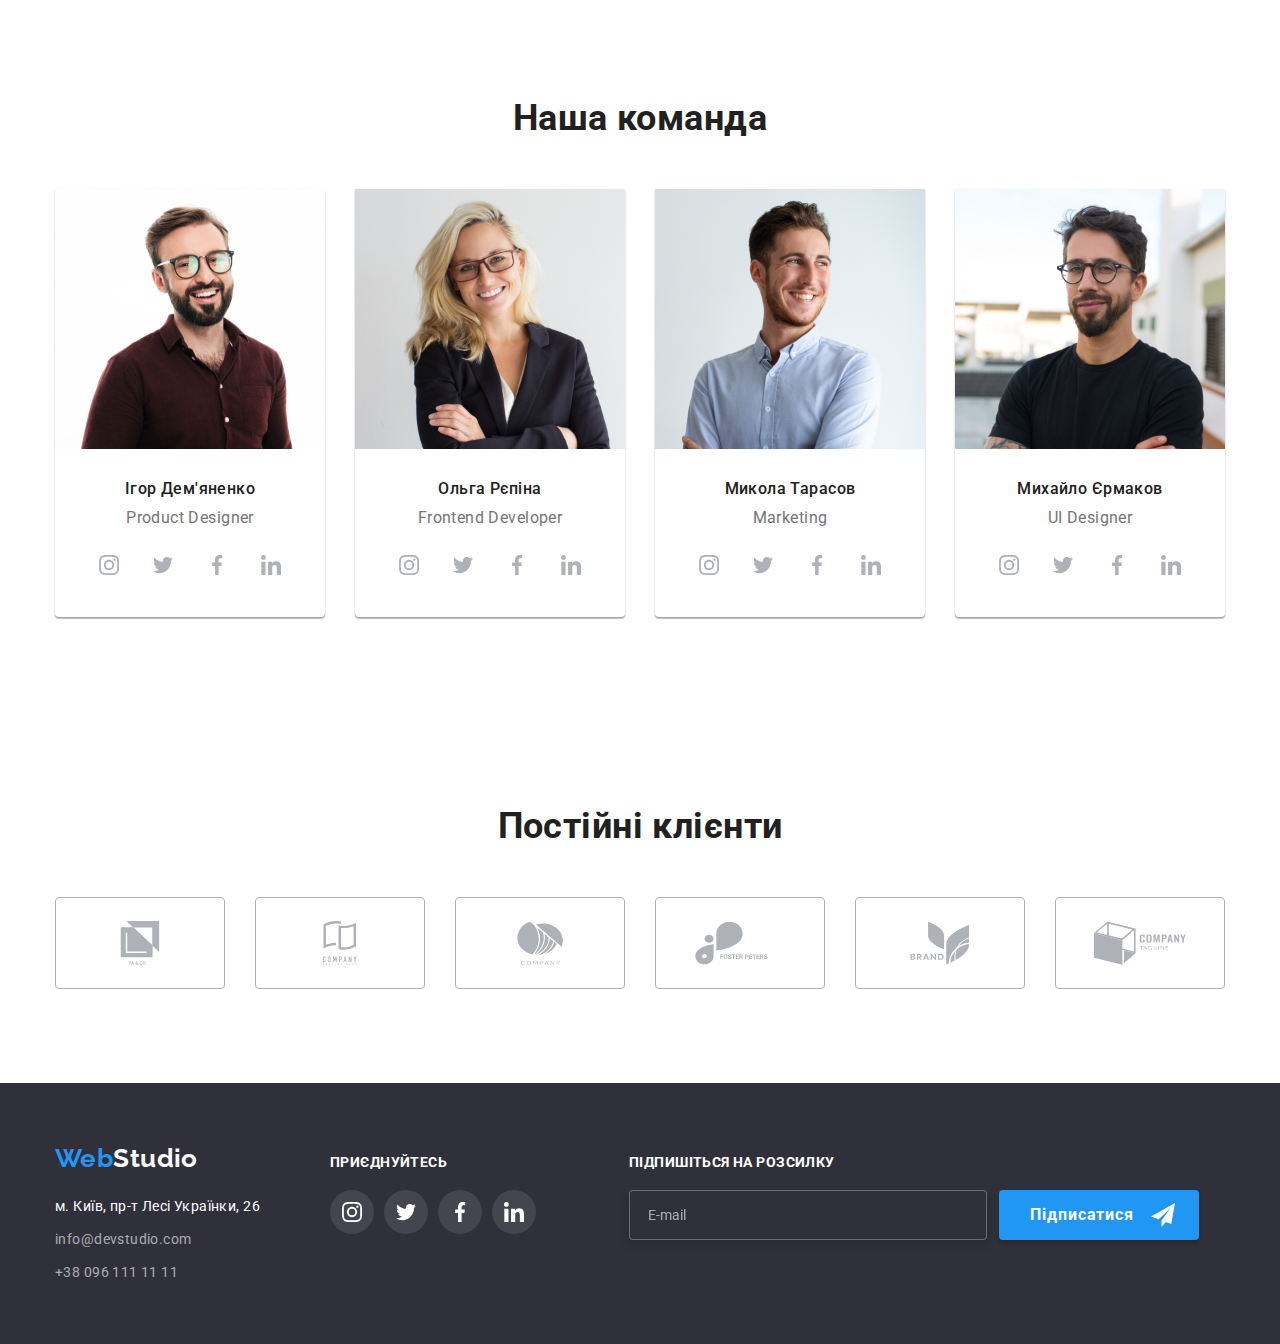
==== commit 10b887c3: "goit-markup-hw-06" ====
--- a/index.html
+++ b/index.html
@@ -68,42 +68,43 @@
           <div class="modal">
             <div class="entrance">
               <button class="div-entrance" data-modal-close>
-                <svg xmlns="http://www.w3.org/2000/svg" width="11" height="11" fill="none">
-                  <path fill="#000"
-                    d="M11 1.108 9.892 0 5.5 4.392 1.108 0 0 1.108 4.392 5.5 0 9.892 1.108 11 5.5 6.608 9.892 11 11 9.892 6.608 5.5 11 1.108Z" />
+                <svg width="11" height="11">
+                  <use href="./images/icons.svg/close.svg#icon-Vector"></use>
                 </svg>
               </button>
             </div>
 
             <p class="form-text">Залиште свої дані, ми вам передзвонимо</p>
 
-            <form class="form">
+            <form class="form" autocomplete="off">
               <div class="form-field">
-                <label for="name">Ім'я</label>
-                <input type="text" name="name" id="name" />
+                <input class="form-input" type="text" name="name" id="name" placeholder=" " />
+                <label class="form-label" for="name">Ім'я</label>
 
                 <div class="form-svg">
-                  <svg>
+                  <svg width="12px" height="12px">
                     <use width="12px" height="12px" href="./images/icons.svg/symbol-defs-svg.svg#icon-name"></use>
                   </svg>
                 </div>
               </div>
 
               <div class="form-field">
-                <label for="tel">Телефон</label>
-                <input type="tel" name="tel" id="tel" />
+                <input class="form-input" type="tel" name="tel" id="tel" placeholder=" " />
+                <label class="form-label" for="tel">Телефон</label>
+
                 <div class="form-svg">
-                  <svg>
+                  <svg width="12px" height="12px">
                     <use width="12px" height="12px" href="./images/icons.svg/symbol-defs-svg.svg#icon-tel-svg"></use>
                   </svg>
                 </div>
               </div>
 
               <div class="form-field">
-                <label for="mail" class="form-label">Пошта</label>
-                <input class="form-input" type="email" name="email" id="mail" />
+                <input class="form-input" type="email" name="email" id="mail" placeholder=" " />
+                <label class="form-label" for="mail">Пошта</label>
+
                 <div class="form-svg">
-                  <svg>
+                  <svg width="12px" height="12px">
                     <use width="12px" height="12px" href="./images/icons.svg/symbol-defs-svg.svg#icon-email-svg"></use>
                   </svg>
                 </div>
@@ -111,15 +112,15 @@
 
               <div class="form-coment">
                 <label for="coment">Коментар</label>
-                <textarea name="coment" id="coment" rows="10"> </textarea>
+                <textarea name="coment" id="coment" rows="10" placeholder="Введіть текст"></textarea>
               </div>
 
               <div class="form-checkbox">
-                <input type="checkbox" name="policy" id="policy" />
-                <label for="policy">Погоджуюся з розсилкою та приймаю
-                  <span>
-                    <a href="" class="for">Умови договору</a>
-                  </span>
+                <label class="box" for="policy">Погоджуюся з розсилкою та приймаю<span><a href="" class="for">Умови
+                      договору</a></span>
+
+                  <input class="checkbox" type="checkbox" name="policy" id="policy" />
+                  <span class="icon"> </span>
                 </label>
               </div>
 
--- a/css/styles.css
+++ b/css/styles.css
@@ -342,13 +342,25 @@
   height: 30px;
   width: 30px;
 
-  background-color: var(--hero-text-color);
+
+  background: var(--hero-text-color);
   border: 1px solid rgba(0, 0, 0, 0.1);
   border-radius: 50%;
-}
+
+  transition-property: fill;
+  transition-duration: 250ms;
+  transition-timing-function: cubic-bezier(0.4, 0, 0.2, 1);
+}
+
+.div-entrance:hover,
+.div-entrance:focus {
+  fill: var(--accent-text-color);
+  background-color: var(--hero-text-color);
+}
+
 
 .form-text {
-  margin-bottom: 12px;
+  margin-bottom: 30px;
 
 
 
@@ -373,11 +385,7 @@
   display: flex;
   align-items: flex-start;
   flex-direction: column;
-  margin-bottom: 10px;
-}
-
-.form-field label {
-  padding-bottom: 4px;
+  margin-bottom: 28px;
 }
 
 .form-field input {
@@ -387,11 +395,23 @@
   padding: 0px;
   width: 448px;
   height: 40px;
-  font-size: 20px;
+  font-size: 17px;
+  padding-left: 42px;
+  outline: none;
 
   border: 1px solid rgba(33, 33, 33, 0.2);
   border-radius: 4px;
-}
+
+  transition-property: border;
+  transition-delay: 250ms;
+  transition-timing-function: cubic-bezier(0.4, 0, 0.2, 1);
+}
+
+.form-field input:focus {
+  border: 1px solid var(--accent-text-color);
+  border-radius: 4px;
+}
+
 
 .form-coment textarea {
   width: 448px;
@@ -399,6 +419,16 @@
   margin-bottom: 20px;
   border: 1px solid rgba(33, 33, 33, 0.2);
   border-radius: 4px;
+  outline: none;
+
+  transition-property: border;
+  transition-delay: 250ms;
+  transition-timing-function: cubic-bezier(0.4, 0, 0.2, 1);
+}
+
+.form-coment textarea:focus {
+  border: 1px solid var(--accent-text-color);
+  border-radius: 4px;
 }
 
 .form-coment label {
@@ -411,6 +441,7 @@
 }
 
 .form-checkbox {
+  position: relative;
   margin-bottom: 30px;
 }
 
@@ -448,22 +479,77 @@
   color: var(--hero-text-color);
 
 
-  background: var(--accent-text-color);
+  background: #2196F3;
   box-shadow: 0px 4px 4px rgba(0, 0, 0, 0.15);
   border-radius: 4px;
 }
 
-
+.button-form:hover,
+.button-form:focus {
+  background: #188CE8;
+  box-shadow: 0px 4px 4px rgba(0, 0, 0, 0.15);
+  border-radius: 4px;
+}
 
 .form-svg {
   position: absolute;
-  top: 34px;
+  top: 13px;
+  left: 15px;
+  fill: var(--titel-text-color);
+
+  transition-property: fill;
+  transition-duration: 250ms;
+  transition-timing-function: cubic-bezier(0.4, 0, 0.2, 1);
+}
+
+.form-input:focus~.form-svg {
+  fill: var(--accent-text-color);
+
+
+}
+
+
+.checkbox {
+  appearance: none;
+  position: absolute;
+}
+
+.box {
+  display: inline-block;
+}
+
+.icon {
+  position: absolute;
+  top: 4px;
   left: 12px;
-  fill: var(--titel-text-color);
-}
-
-
-/* button */
+  width: 16px;
+  height: 15px;
+  border: 2px solid var(--titel-text-color);
+  border-radius: 2px;
+
+  transition: 250ms cubic-bezier(0.4, 0, 0.2, 1);
+}
+
+.checkbox:checked+.icon {
+  background-color: var(--accent-text-color);
+  background-image: url(../images/icons.svg/check-mark.svg#icon-check-mark);
+  fill: var(--hero-text-color);
+  background-repeat: no-repeat;
+  background-position: center;
+  border: 2px solid var(--accent-text-color);
+  border-radius: 2px;
+
+
+}
+
+textarea::placeholder {
+  padding: 12px 16px;
+
+  color: rgba(117, 117, 117, 0.5);
+}
+
+
+
 .section-hero.button {
   padding: 10px 32px;
   border-radius: 4px;
@@ -963,22 +1049,55 @@
   background-color: var(--hero-bgr-color);
 
 
-
   border: 1px solid rgba(255, 255, 255, 0.3);
   filter: drop-shadow(0px 4px 4px rgba(0, 0, 0, 0.15));
   border-radius: 4px;
 }
 
 
-
-
-
-.form-footer input [placeholder='E-mail'] {
+.form-fieldt {
+  position: relative;
+  display: block;
+
+}
+
+.form-label {
+  position: absolute;
+  bottom: 42px;
+  left: 35px;
+  transform: translateY(30px);
+  z-index: 2;
+
+  transition-duration: 250ms;
+  transition-timing-function: cubic-bezier(0.4, 0, 0.2, 1);
+}
+
+
+
+.form-input:focus+.form-label,
+.form-input:not(:placeholder-shown)+.form-label {
+  color: var(--accent-text-color);
+
+  bottom: 70px;
+  left: 0px;
+  transform: translateY(30px);
+}
+
+
+
+
+
+
+
+
+
+
+.form-footer input::placeholder {
+  color: rgba(255, 255, 255, 0.6);
+  padding-top: 15px;
   padding-left: 16px;
-}
-
-
-
+  padding-bottom: 15px;
+}
 
 
 .form-footer button {
@@ -1003,6 +1122,7 @@
   top: 13px;
   right: 24px;
   fill: var(--hero-text-color);
+
 }
 
 
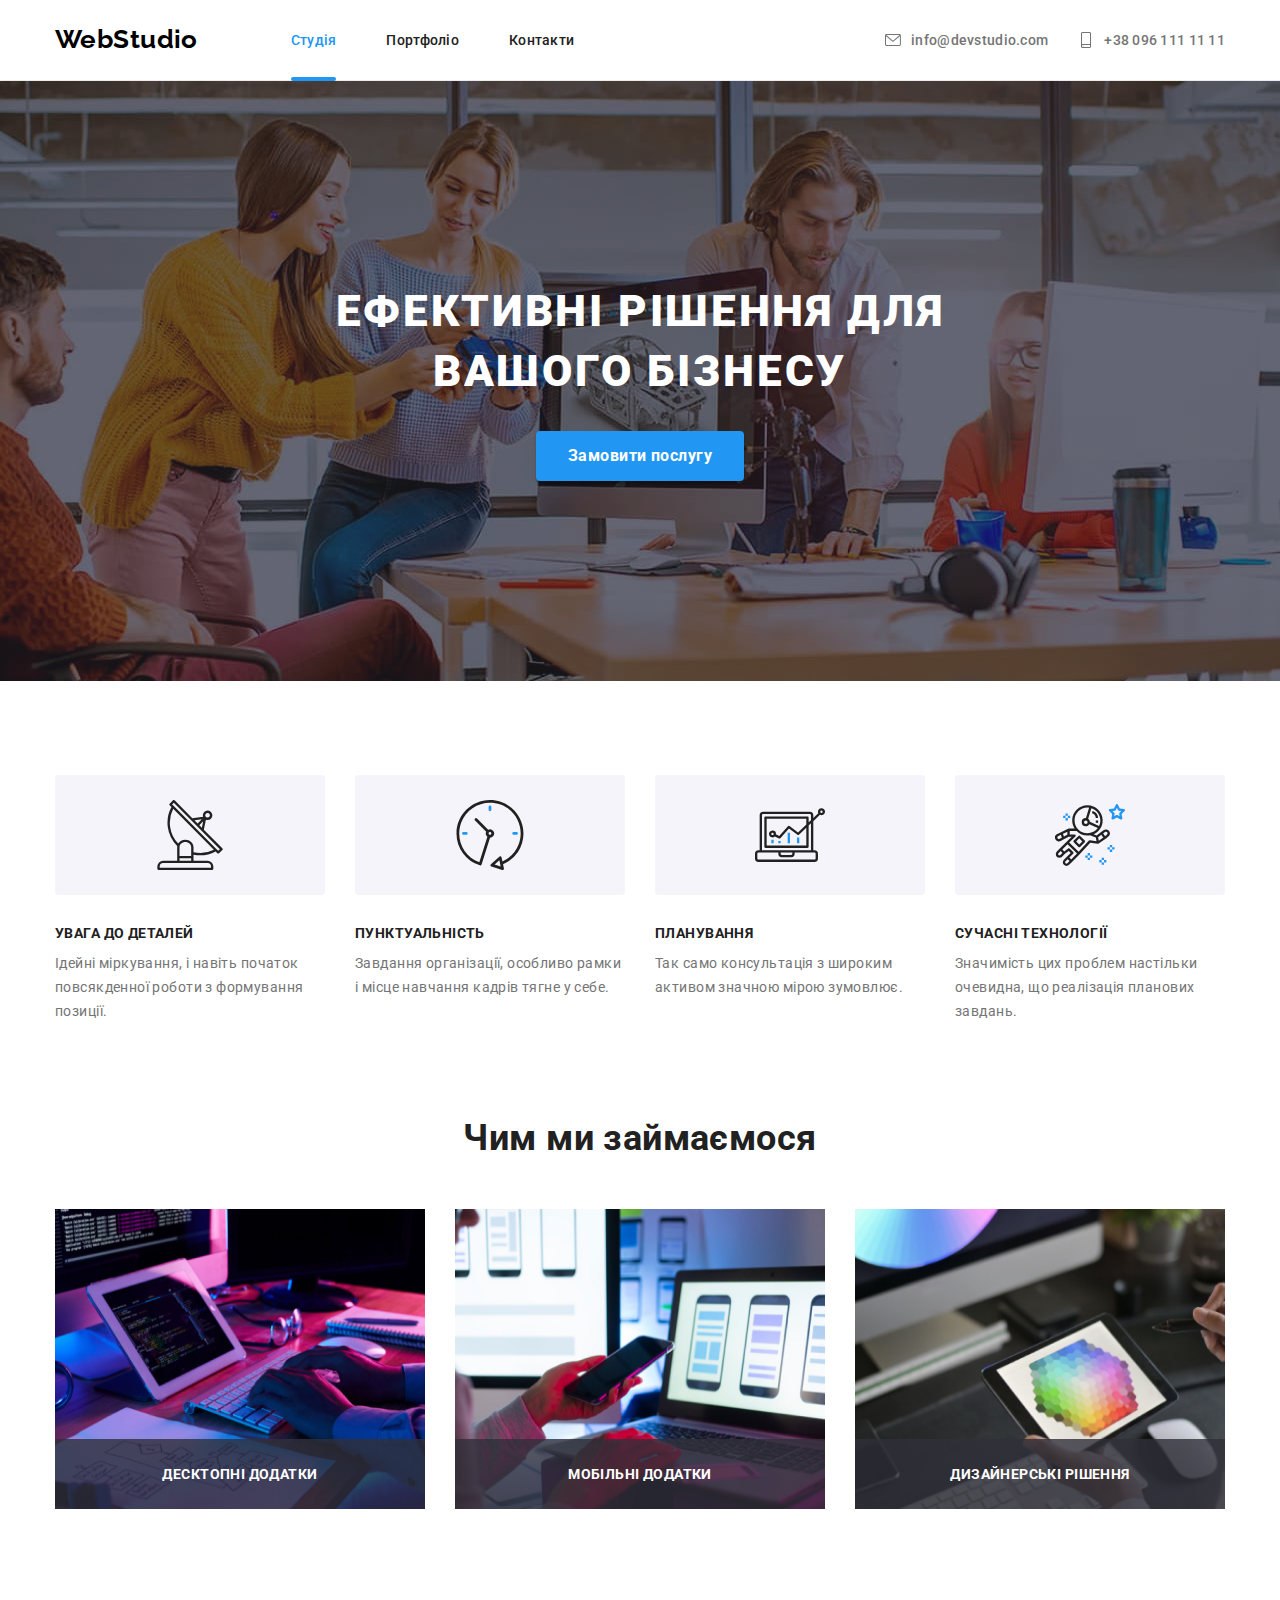
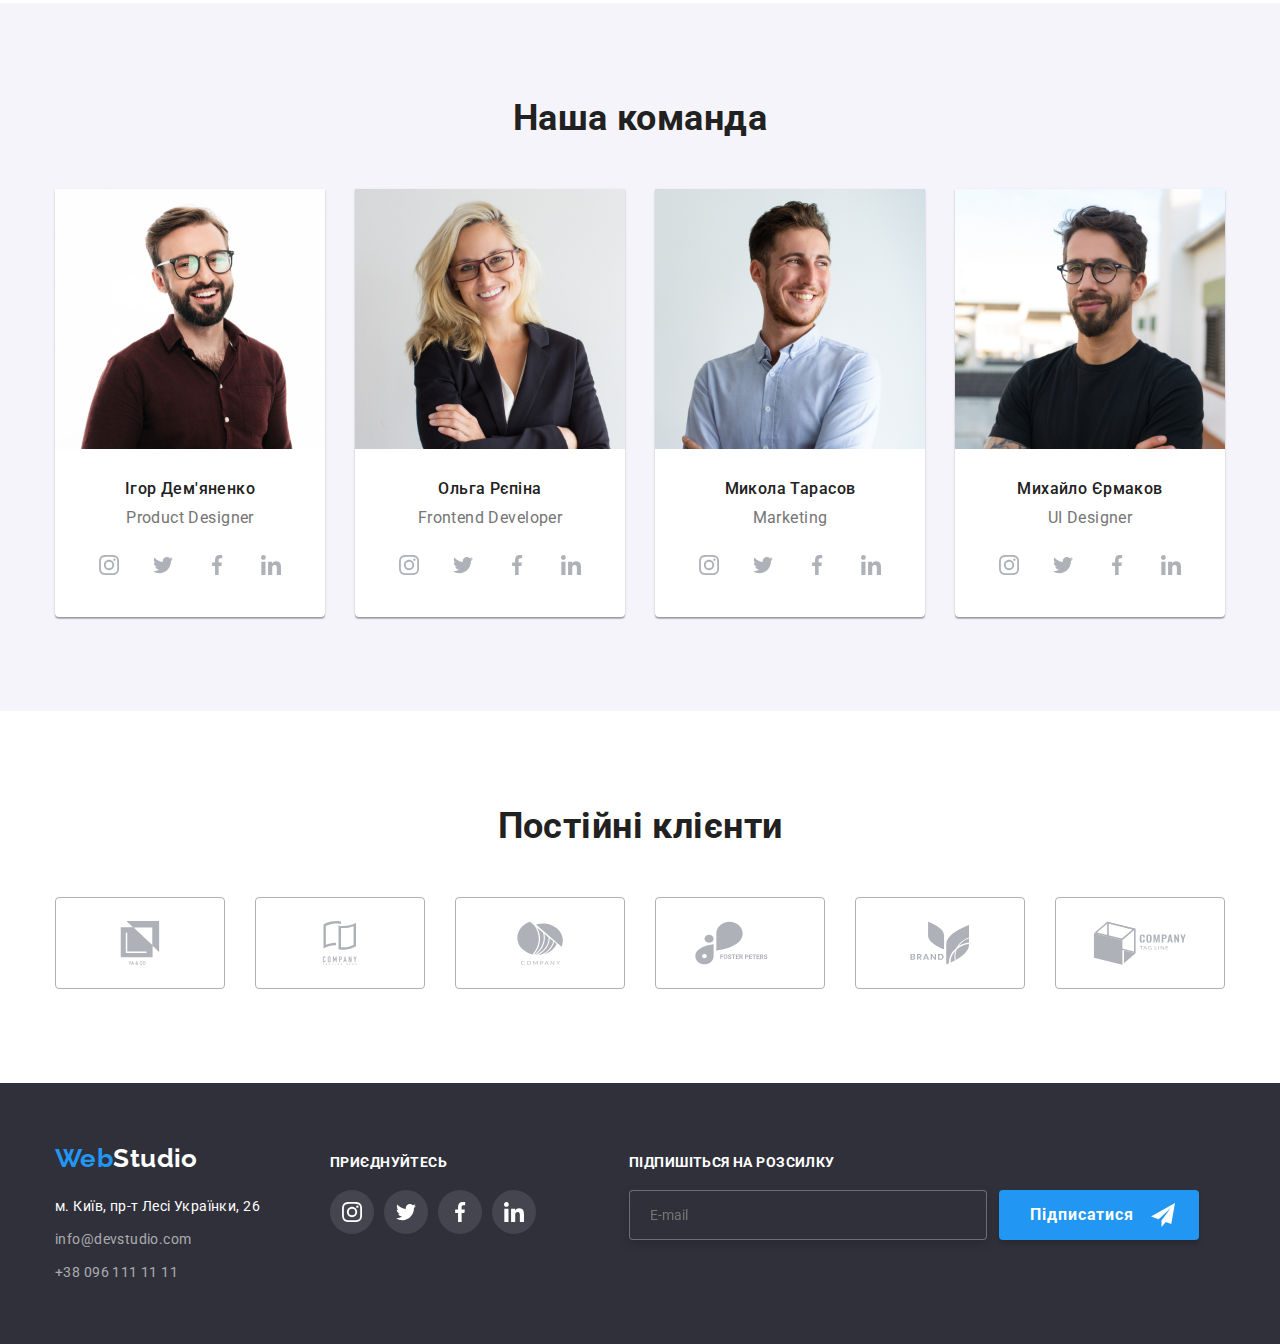
==== commit e64c381c: "goit-markup-hw-06" ====
--- a/index.html
+++ b/index.html
@@ -19,7 +19,7 @@
   <header class="header">
     <div class="container cap">
       <nav class="header-nav">
-        <a class="header-logo" href="./index.html"><span class="header-logo logo">Web</span>Studio</a>
+        <a class="header-logo" class="logo" href="./index.html"><span class="logo__text" class="header-logo logo">Web</span>Studio</a>
 
         <ul class="header-nav list">
           <li class="item">
@@ -66,13 +66,12 @@
 
         <div class="backdrop is-hidden" data-modal>
           <div class="modal">
-            <div class="entrance">
-              <button class="div-entrance" data-modal-close>
-                <svg width="11" height="11">
-                  <use href="./images/icons.svg/close.svg#icon-Vector"></use>
-                </svg>
-              </button>
-            </div>
+            
+            <button class="entrance" data-modal-close>
+              <svg width="11" height="11">
+                <use href="./images/icons.svg/close.svg#icon-Vector"></use>
+              </svg>
+            </button>
 
             <p class="form-text">Залиште свої дані, ми вам передзвонимо</p>
 
@@ -116,8 +115,8 @@
               </div>
 
               <div class="form-checkbox">
-                <label class="box" for="policy">Погоджуюся з розсилкою та приймаю<span><a href="" class="for">Умови
-                      договору</a></span>
+                <label class="box" for="policy">Погоджуюся з розсилкою та приймаю
+                  <span class="span"><a href="" class="for">Умови договору</a></span>
 
                   <input class="checkbox" type="checkbox" name="policy" id="policy" />
                   <span class="icon"> </span>
--- a/css/styles.css
+++ b/css/styles.css
@@ -314,8 +314,7 @@
   top: 50%;
   left: 50%;
 
-  min-height: 581px;
-  min-width: 528px;
+padding: 40px;
 
   transform: translate(-50%, -50%) scale(1);
   transition: transform 500ms cubic-bezier(0.4, 0, 0.2, 1);
@@ -325,15 +324,12 @@
   border-radius: 4px;
 }
 
+
+
 .entrance {
-  display: flex;
-  flex-direction: row-reverse;
-  padding-top: 8px;
-  padding-right: 8px;
-
-}
-
-.div-entrance {
+  position: absolute;
+  top: 6px;
+  right: 14px;
   display: flex;
   background-position: center;
   justify-content: center;
@@ -352,8 +348,8 @@
   transition-timing-function: cubic-bezier(0.4, 0, 0.2, 1);
 }
 
-.div-entrance:hover,
-.div-entrance:focus {
+.entrance:hover,
+.entrance:focus {
   fill: var(--accent-text-color);
   background-color: var(--hero-text-color);
 }
@@ -417,6 +413,15 @@
   width: 448px;
   height: 120px;
   margin-bottom: 20px;
+
+
+  font-weight: 400;
+  font-size: 12px;
+  line-height: calc(14 / 12);
+  letter-spacing: 0.01em;
+  
+  color: rgba(117, 117, 117, 0.5);
+
   border: 1px solid rgba(33, 33, 33, 0.2);
   border-radius: 4px;
   outline: none;
@@ -512,6 +517,10 @@
 .checkbox {
   appearance: none;
   position: absolute;
+}
+
+a.for{
+padding-left: 5px;
 }
 
 .box {
@@ -530,7 +539,7 @@
   transition: 250ms cubic-bezier(0.4, 0, 0.2, 1);
 }
 
-.checkbox:checked+.icon {
+.checkbox:checked +.icon {
   background-color: var(--accent-text-color);
   background-image: url(../images/icons.svg/check-mark.svg#icon-check-mark);
   fill: var(--hero-text-color);
@@ -762,9 +771,14 @@
 
 }
 
+.section.team{
+  background: #F5F4FA;
+}
+
 
 .section-team.list {
   display: flex;
+  
 }
 
 
@@ -1042,7 +1056,9 @@
   display: flex;
 }
 
+
 .form-footer input {
+  padding-left: 20px;
   width: 358px;
   height: 50px;
   margin-right: 12px;
@@ -1083,21 +1099,6 @@
   transform: translateY(30px);
 }
 
-
-
-
-
-
-
-
-
-
-.form-footer input::placeholder {
-  color: rgba(255, 255, 255, 0.6);
-  padding-top: 15px;
-  padding-left: 16px;
-  padding-bottom: 15px;
-}
 
 
 .form-footer button {
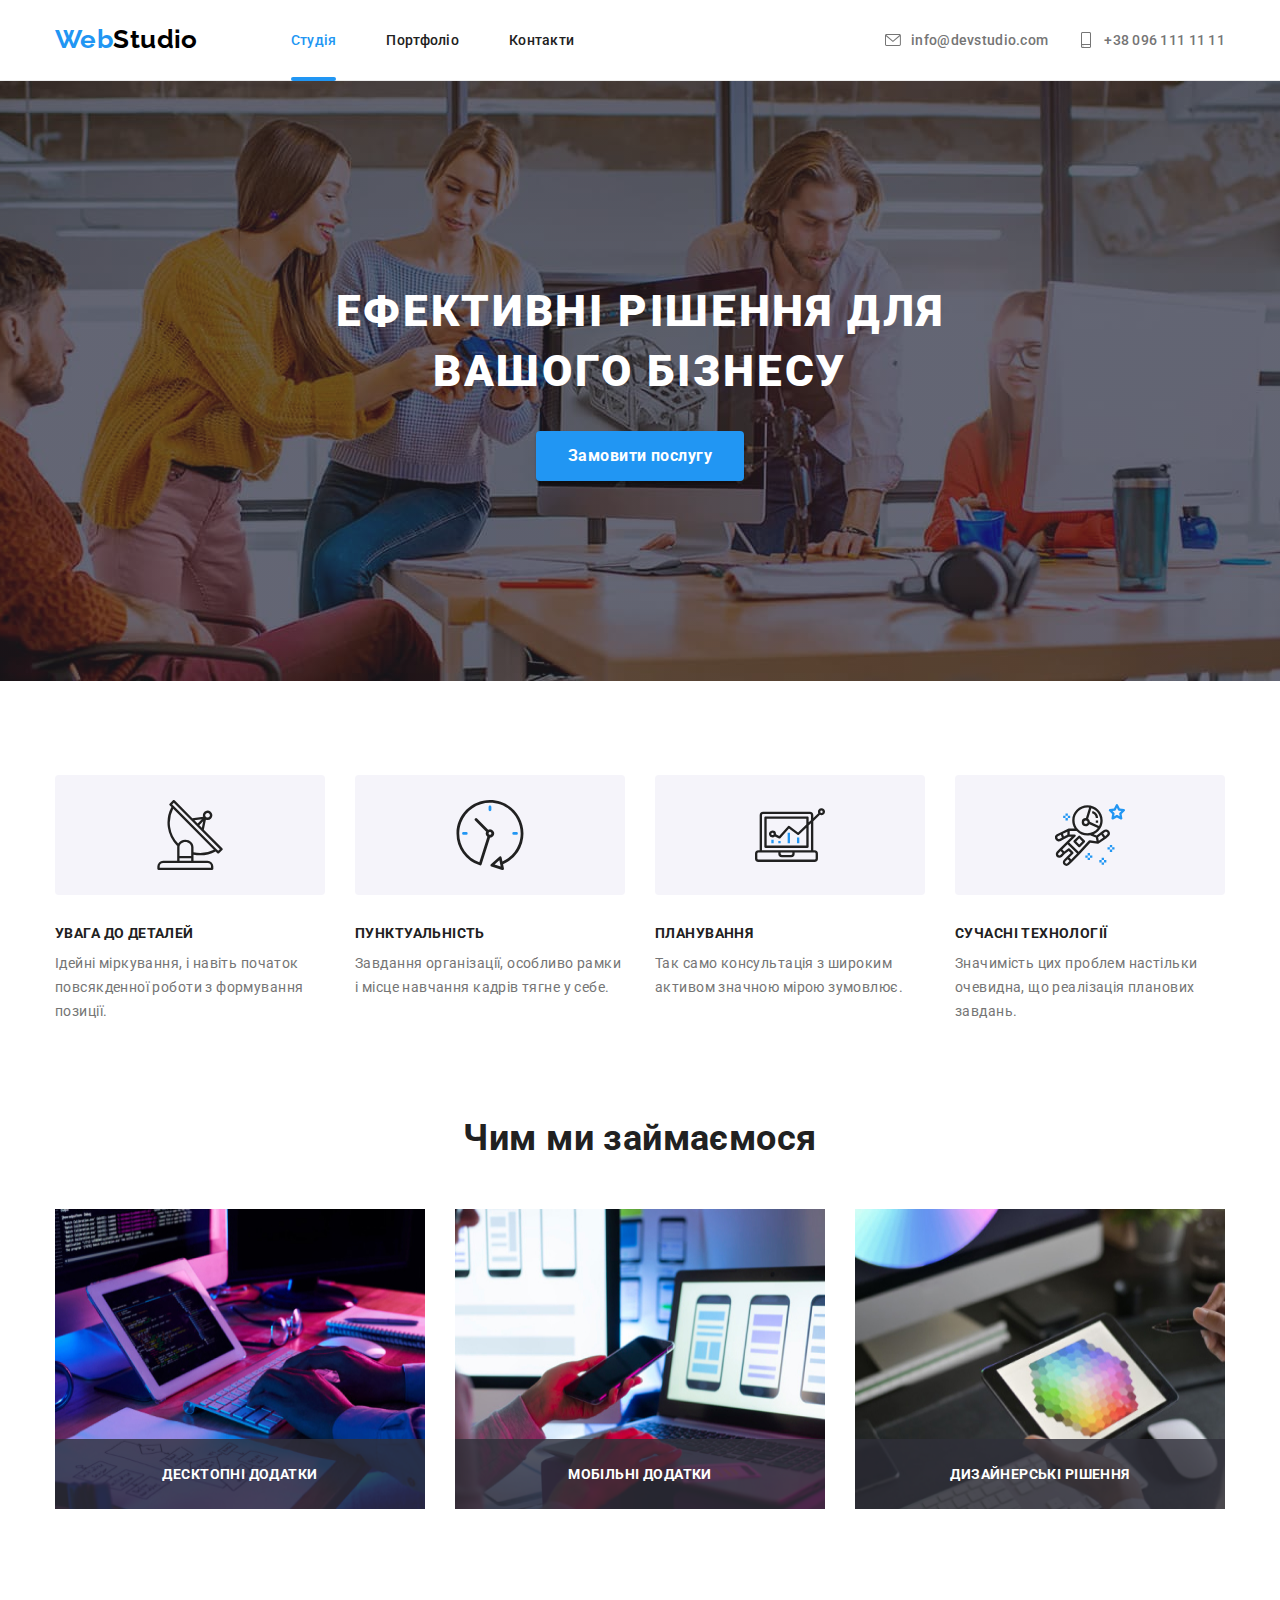
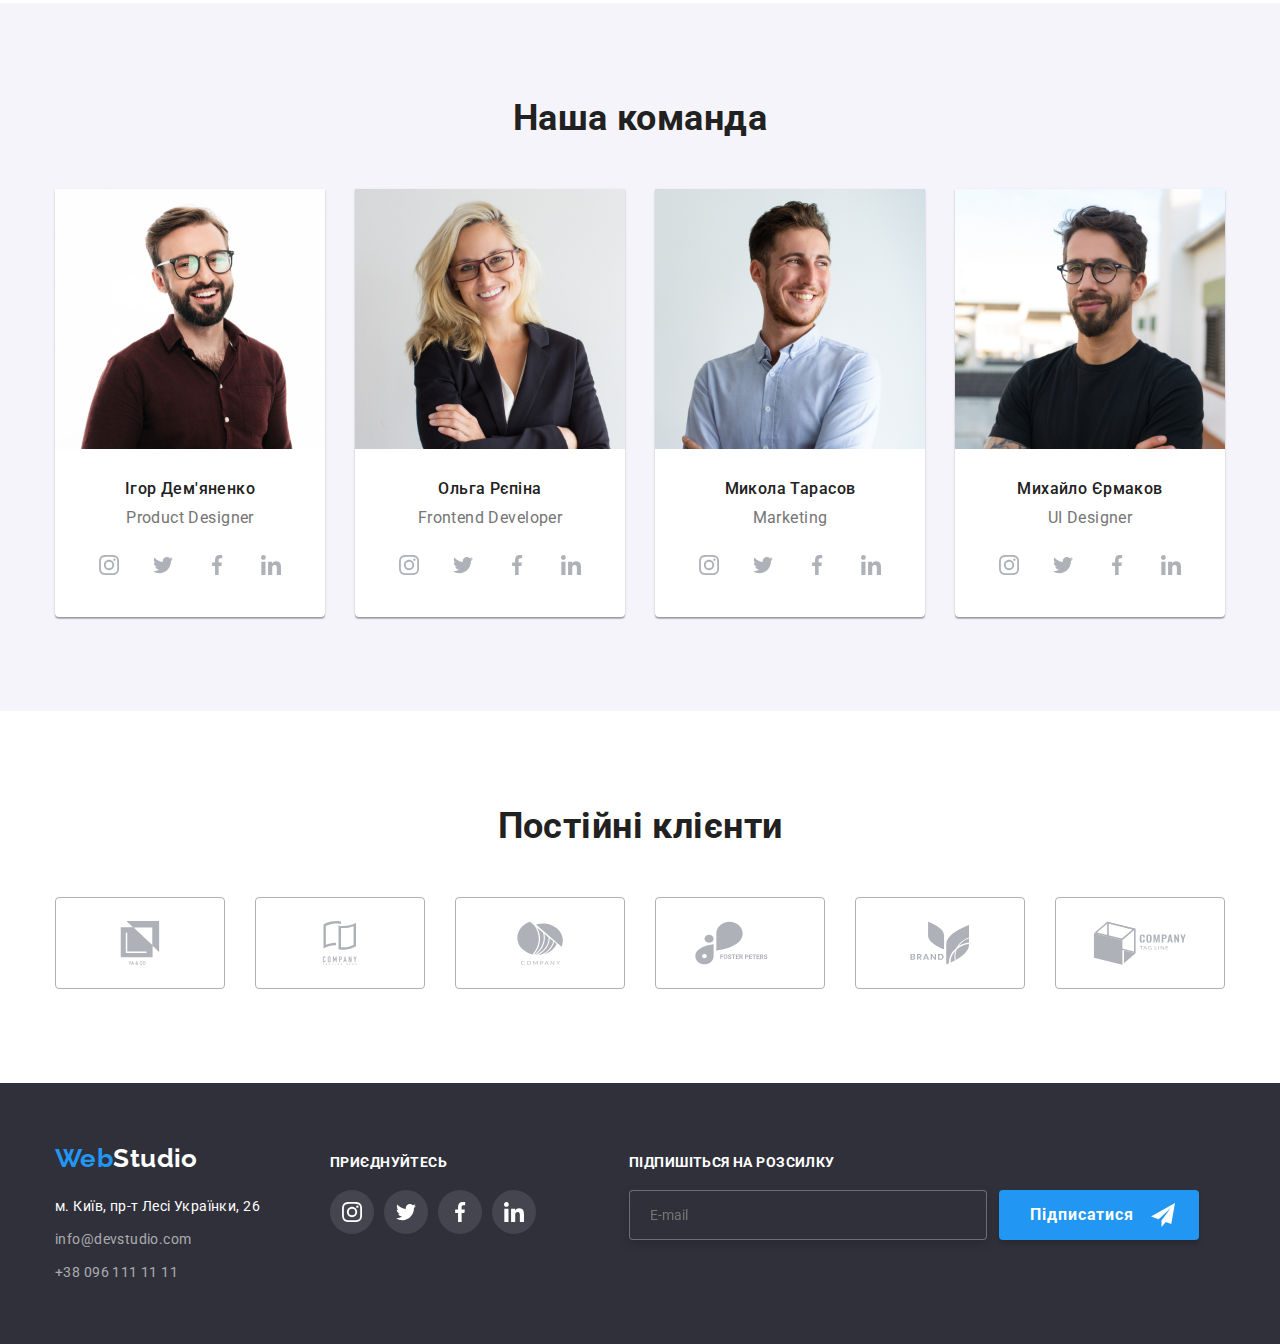
==== commit eac8572a: "goit-markup-hw-06" ====
--- a/index.html
+++ b/index.html
@@ -19,7 +19,7 @@
   <header class="header">
     <div class="container cap">
       <nav class="header-nav">
-        <a class="header-logo" class="logo" href="./index.html"><span class="logo__text" class="header-logo logo">Web</span>Studio</a>
+        <a class="header-logo" href="./index.html"><span class="header-logo logo">Web</span>Studio</a>
 
         <ul class="header-nav list">
           <li class="item">
--- a/css/styles.css
+++ b/css/styles.css
@@ -413,9 +413,9 @@
   width: 448px;
   height: 120px;
   margin-bottom: 20px;
-
-
-  font-weight: 400;
+  padding-left: 16px;
+  padding-top: 12px;
+
   font-size: 12px;
   line-height: calc(14 / 12);
   letter-spacing: 0.01em;
@@ -552,8 +552,6 @@
 }
 
 textarea::placeholder {
-  padding: 12px 16px;
-
   color: rgba(117, 117, 117, 0.5);
 }
 
@@ -1063,6 +1061,7 @@
   height: 50px;
   margin-right: 12px;
   background-color: var(--hero-bgr-color);
+  color: var(--hero-text-color);
 
 
   border: 1px solid rgba(255, 255, 255, 0.3);
@@ -1084,6 +1083,11 @@
   transform: translateY(30px);
   z-index: 2;
 
+
+  font-size: 12px;
+  line-height: calc(14 / 12);
+  letter-spacing: 0.01em;
+
   transition-duration: 250ms;
   transition-timing-function: cubic-bezier(0.4, 0, 0.2, 1);
 }
@@ -1098,7 +1102,6 @@
   left: 0px;
   transform: translateY(30px);
 }
-
 
 
 .form-footer button {
